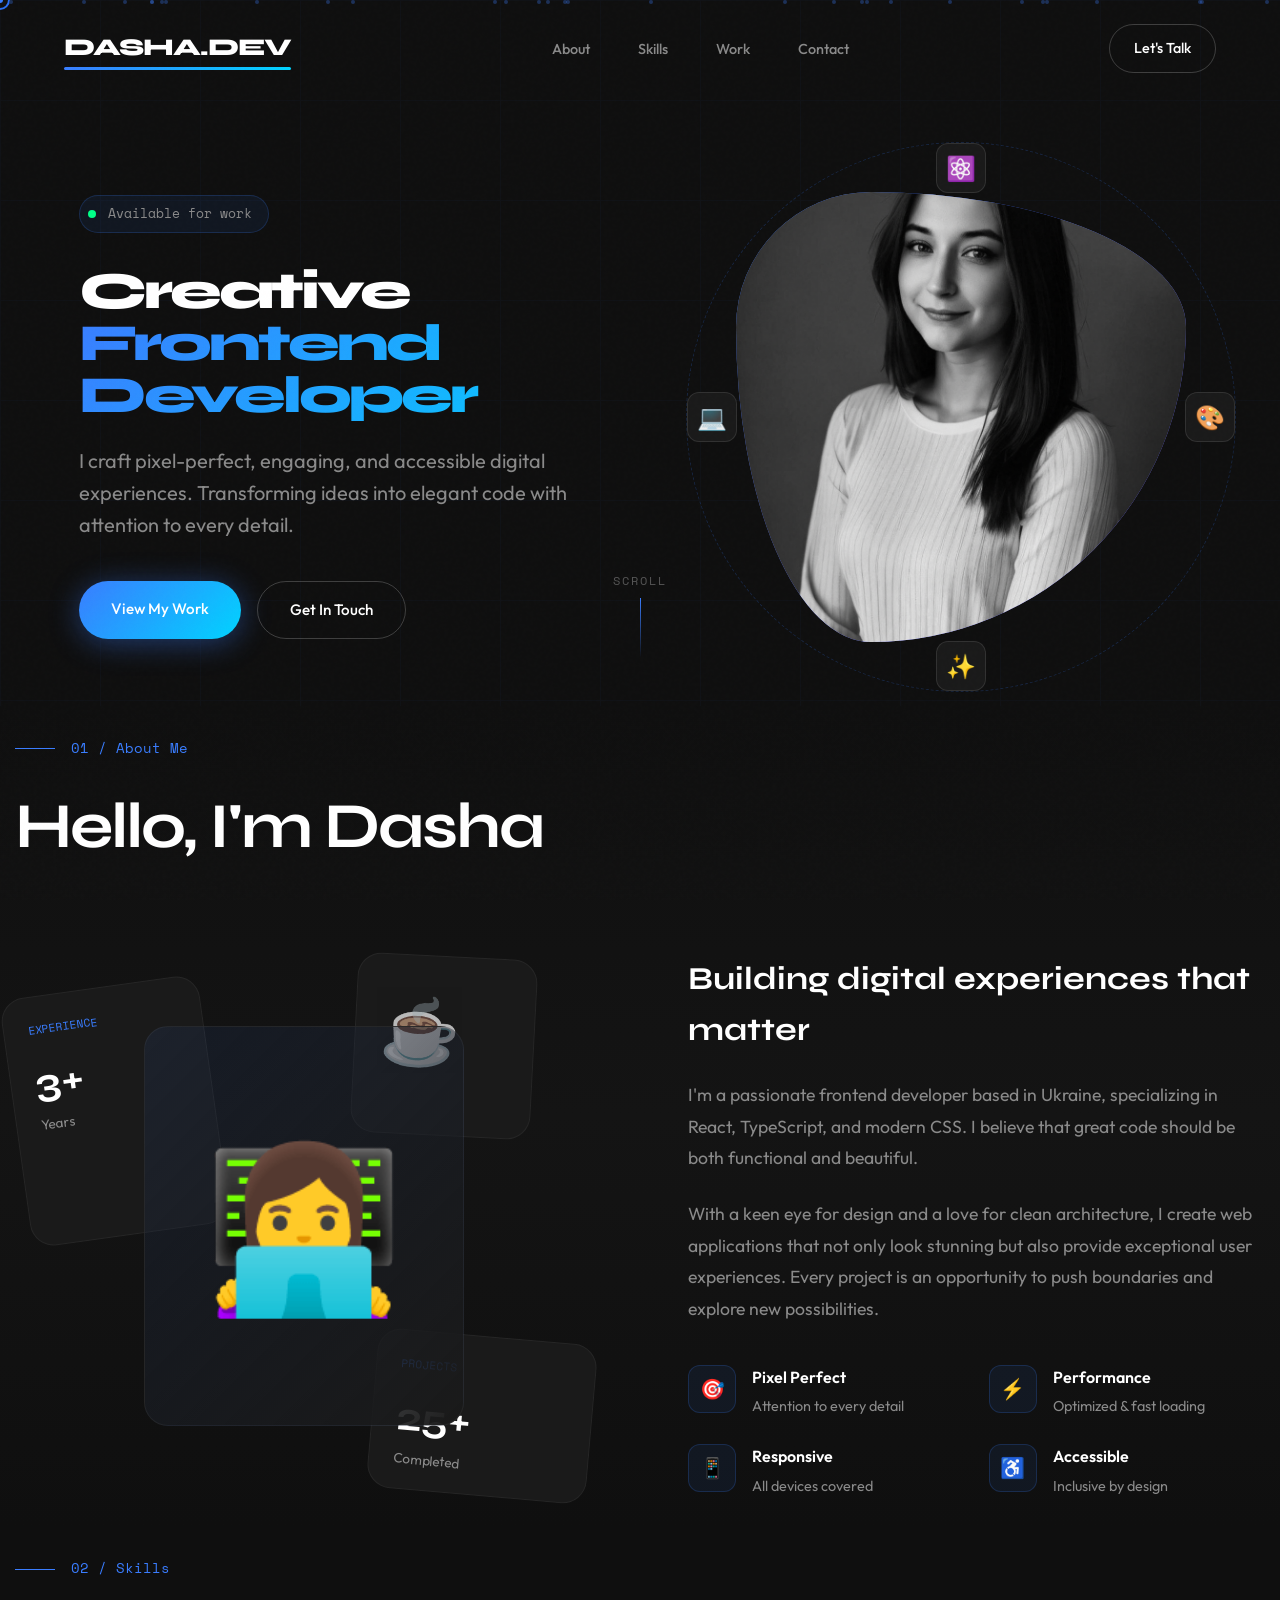
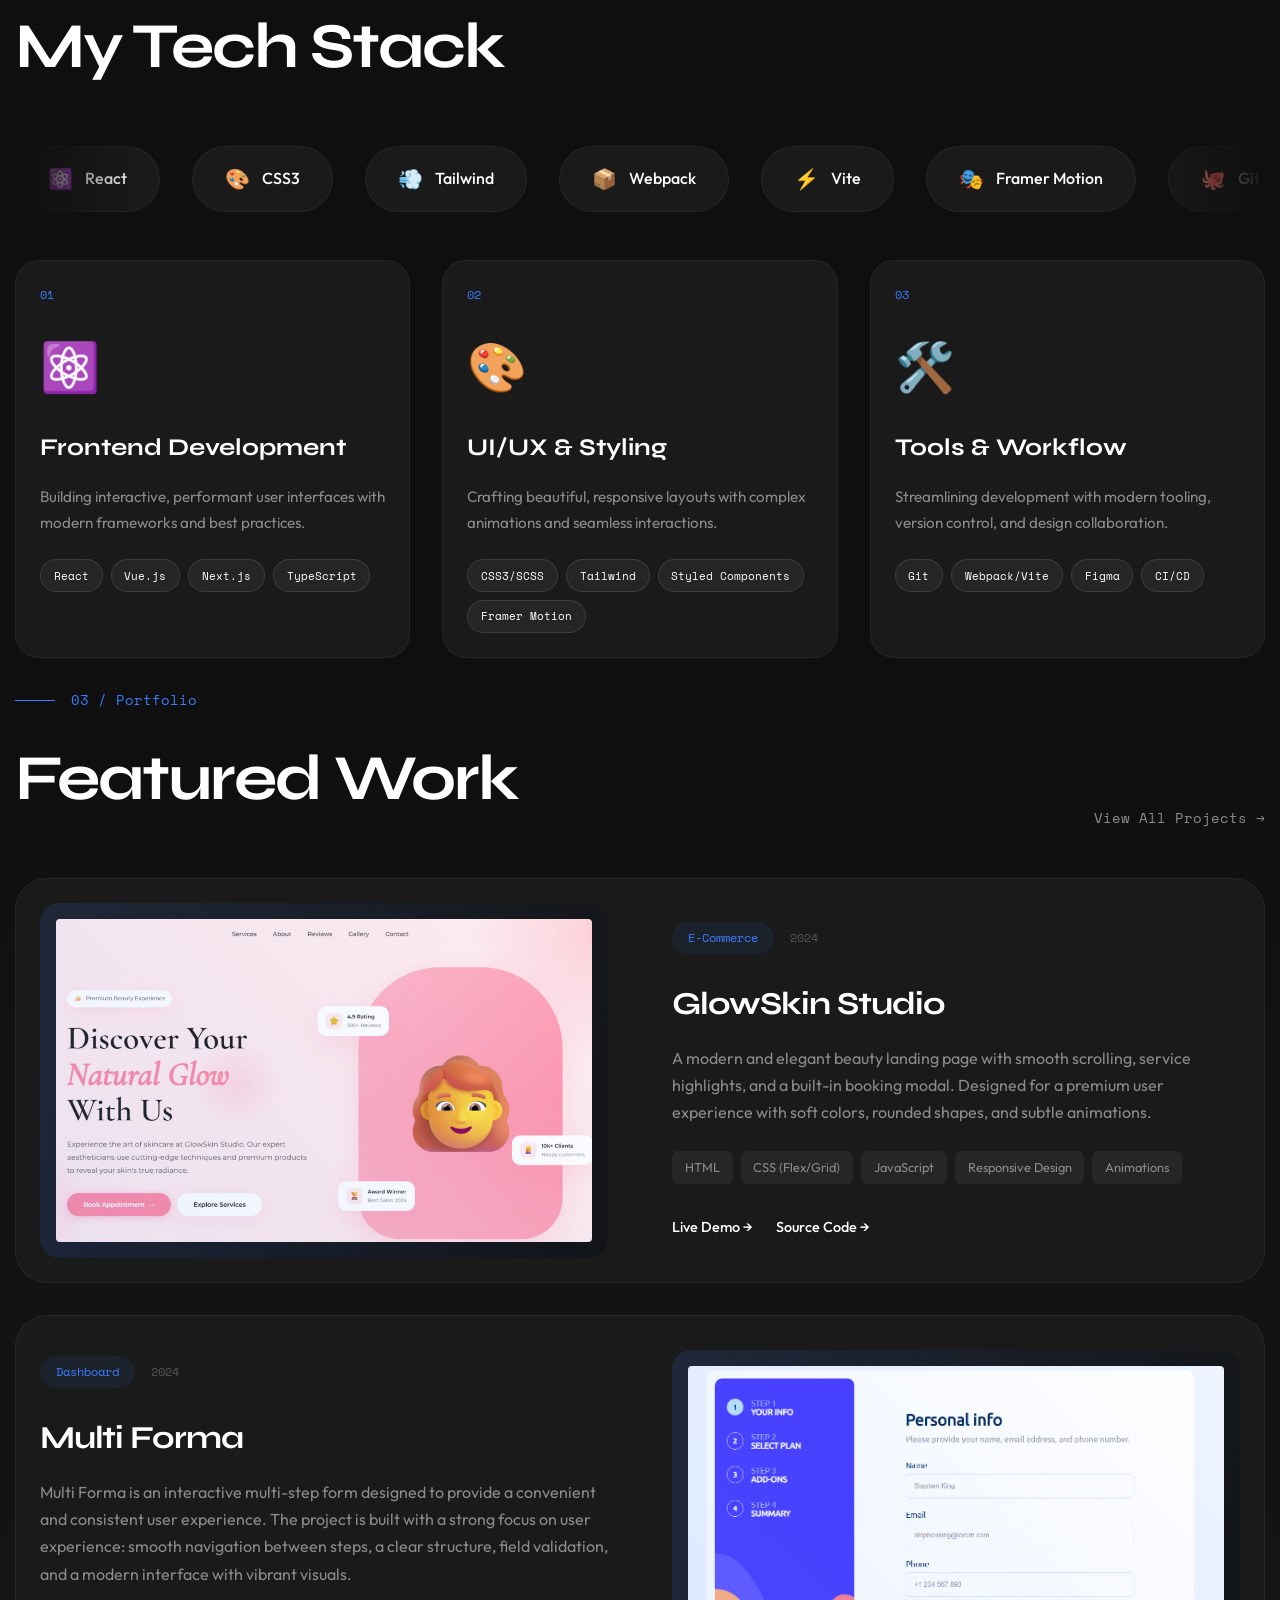
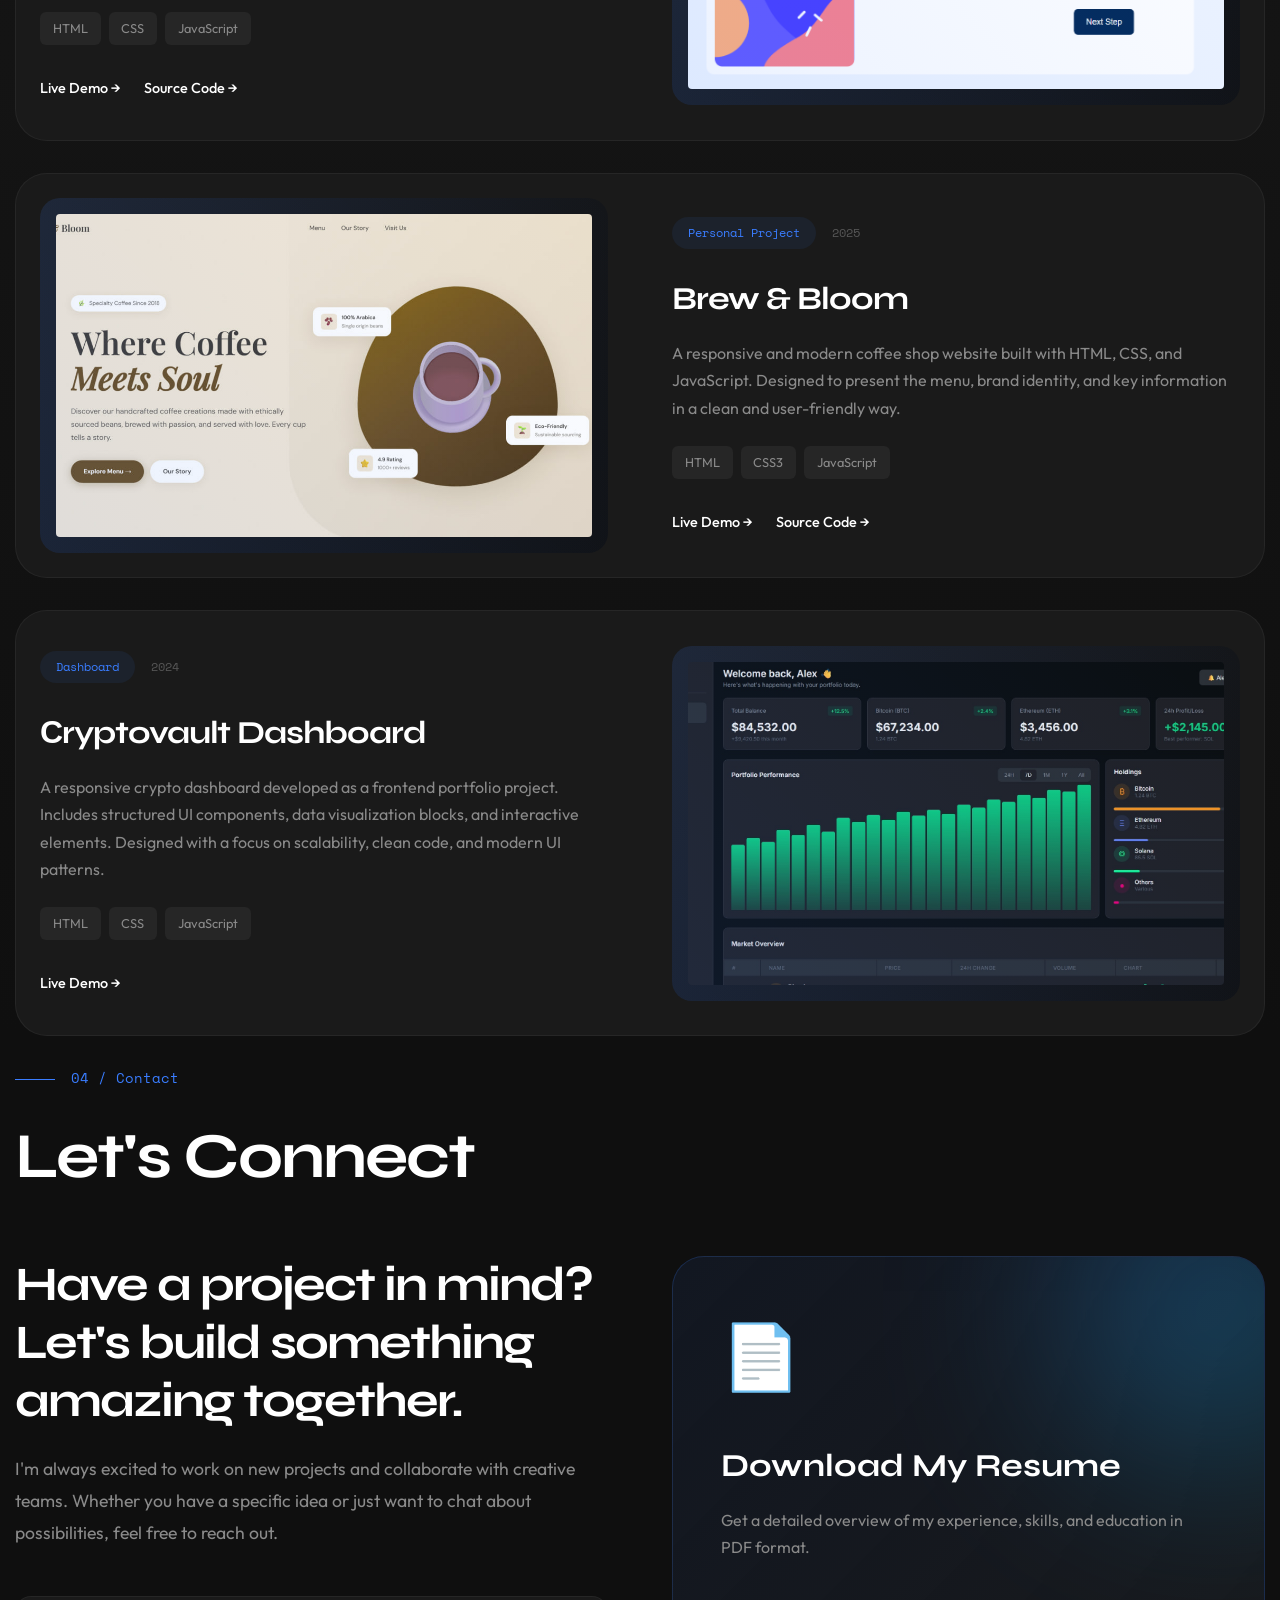
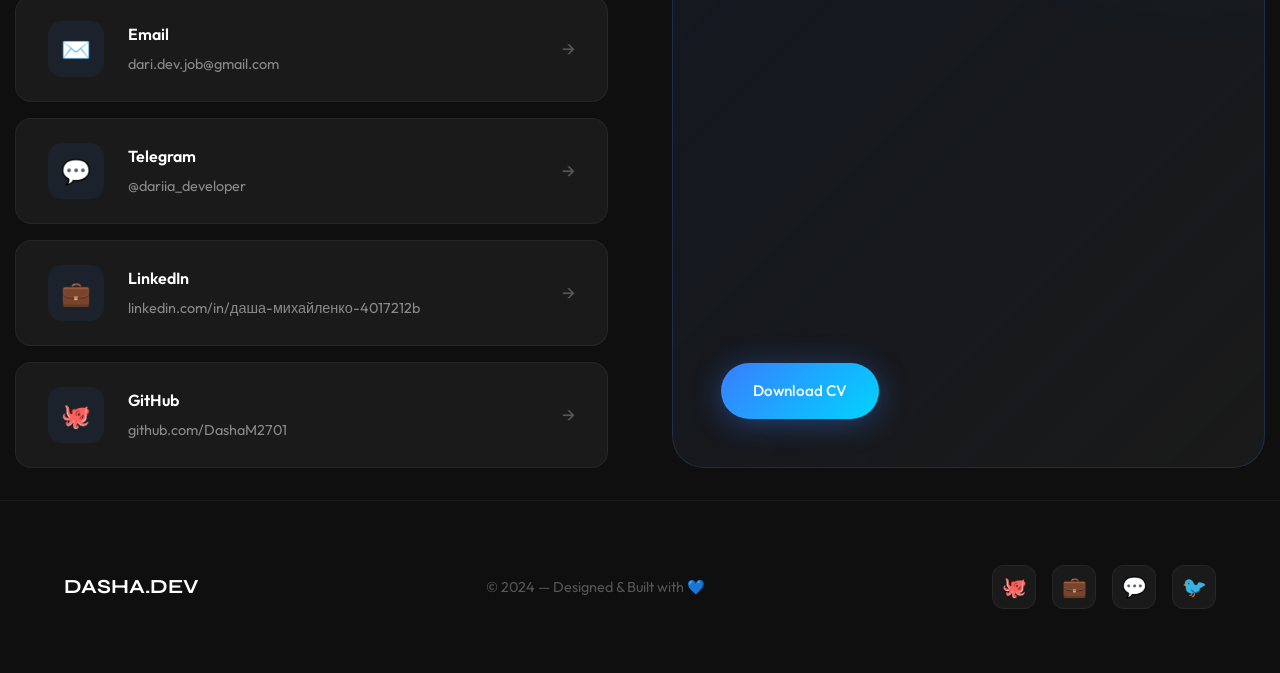
==== index.html @ 13a0ed09 "Update styles" ====
<!DOCTYPE html>
<html lang="en">
<head>
    <meta charset="UTF-8">
    <meta name="viewport" content="width=device-width, initial-scale=1.0">
    <title>Dasha Dev — Creative Frontend Developer</title>
    <link href="https://fonts.googleapis.com/css2?family=Outfit:wght@300;400;500;600;700;800&family=Space+Mono:wght@400;700&family=Syne:wght@400;500;600;700;800&display=swap" rel="stylesheet">
   <link rel="stylesheet" href="/style.css">
</head>
<body>
    <!-- Custom Cursor -->
    <div class="cursor"></div>
    <div class="cursor-dot"></div>

    <!-- Background Elements -->
    <div class="grid-bg"></div>
    <div class="noise"></div>
    <div class="particles" id="particles"></div>

    <!-- Navigation -->
     <div class="container">
         <nav>
        <div class="logo">DASHA.DEV</div>
        <ul class="nav-links">
            <li><a href="#about" data-index="01">About</a></li>
            <li><a href="#skills" data-index="02">Skills</a></li>
            <li><a href="#projects" data-index="03">Work</a></li>
            <li><a href="#contact" data-index="04">Contact</a></li>
        </ul>
        <a href="#contact" class="nav-cta">Let's Talk</a>
        <div class="menu-toggle" id="menuToggle">
            <span></span>
            <span></span>
            <span></span>
        </div>
    </nav>
     </div>
   

    <!-- Mobile Menu -->
    <div class="mobile-menu" id="mobileMenu">
        <a href="#about">About</a>
        <a href="#skills">Skills</a>
        <a href="#projects">Work</a>
        <a href="#contact">Contact</a>
        <a href="#" class="btn btn-primary" style="margin-top: 1rem;">Download CV</a>
    </div>

    <!-- Hero Section -->
    <section class="hero">
        <div class="container">
             <div class="hero-container">
            <div class="hero-content">
                <div class="hero-badge">
                    <div class="hero-badge-dot"></div>
                    <span>Available for work</span>
                </div>
                <h1>
                    <div class="line"><span>Creative</span></div>
                    <div class="line"><span class="gradient-text">Frontend Developer</span></div>
                </h1>
                <p class="hero-description">
                    I craft pixel-perfect, engaging, and accessible digital experiences. 
                    Transforming ideas into elegant code with attention to every detail.
                </p>
                <div class="hero-buttons">
                    <a href="#projects" class="btn btn-primary">View My Work</a>
                    <a href="#contact" class="btn btn-secondary">Get In Touch</a>
                </div>
            </div>
            <div class="hero-visual">
                <div class="hero-orbit">
                    <div class="hero-orbit-item">⚛️</div>
                    <div class="hero-orbit-item">🎨</div>
                    <div class="hero-orbit-item">✨</div>
                    <div class="hero-orbit-item">💻</div>
                </div>
                <div class="hero-shape">
                    <div class="hero-shape-inner">
                        <div class="hero-avatar"><img src="/img/photo_2025-11-30_18-25-16.jpg" alt="" class="hero-avatar-img"></div>
                    </div>
                </div>
            </div>
        </div>
        </div>
       
        <div class="scroll-indicator">
            <span>Scroll</span>
            <div class="scroll-line"></div>
        </div>
    </section>

    <!-- About Section -->
    <section id="about">
        <div class="container pt-32">
            <div class="section-header">
                <div>
                    <div class="section-label">01 / About Me</div>
                    <h2 class="section-title">Hello, I'm Dasha</h2>
                </div>
            </div>
            <div class="about-grid">
                <div class="about-visual reveal">
                    <div class="about-image-stack">
                        <div class="about-card about-card-main">
                            <div class="avatar">👩‍💻</div>
                        </div>
                        <div class="about-card about-card-1">
                            <div class="mini-card-title">Experience</div>
                            <div class="mini-card-value">3+</div>
                            <div class="mini-card-label">Years</div>
                        </div>
                        <div class="about-card about-card-2">
                            <div class="mini-card-title">Projects</div>
                            <div class="mini-card-value">25+</div>
                            <div class="mini-card-label">Completed</div>
                        </div>
                        <div class="about-card about-card-3">
                            <div class="mini-card-icon">☕</div>
                        </div>
                    </div>
                </div>
                <div class="about-content reveal reveal-delay-2">
                    <h3>Building digital experiences that matter</h3>
                    <p>
                        I'm a passionate frontend developer based in Ukraine, specializing in React, 
                        TypeScript, and modern CSS. I believe that great code should be both 
                        functional and beautiful.
                    </p>
                    <p>
                        With a keen eye for design and a love for clean architecture, I create 
                        web applications that not only look stunning but also provide exceptional 
                        user experiences. Every project is an opportunity to push boundaries 
                        and explore new possibilities.
                    </p>
                    <div class="about-highlights">
                        <div class="highlight-item">
                            <div class="highlight-icon">🎯</div>
                            <div class="highlight-text">
                                <h4>Pixel Perfect</h4>
                                <p>Attention to every detail</p>
                            </div>
                        </div>
                        <div class="highlight-item">
                            <div class="highlight-icon">⚡</div>
                            <div class="highlight-text">
                                <h4>Performance</h4>
                                <p>Optimized & fast loading</p>
                            </div>
                        </div>
                        <div class="highlight-item">
                            <div class="highlight-icon">📱</div>
                            <div class="highlight-text">
                                <h4>Responsive</h4>
                                <p>All devices covered</p>
                            </div>
                        </div>
                        <div class="highlight-item">
                            <div class="highlight-icon">♿</div>
                            <div class="highlight-text">
                                <h4>Accessible</h4>
                                <p>Inclusive by design</p>
                            </div>
                        </div>
                    </div>
                </div>
            </div>
        </div>
    </section>

    <!-- Skills Section -->
    <section id="skills">
        <div class="container pt-32">
  <div class="skills-container">
            <div class="section-header">
                <div>
                    <div class="section-label">02 / Skills</div>
                    <h2 class="section-title">My Tech Stack</h2>
                </div>
            </div>

            <!-- Marquee -->
            <div class="skills-marquee">
                <div class="marquee-track">
                    <div class="marquee-item"><span>⚛️</span> React</div>
                   
                    <div class="marquee-item"><span>🎨</span> CSS3</div>
                    <div class="marquee-item"><span>💨</span> Tailwind</div>
                   
                   
                    <div class="marquee-item"><span>📦</span> Webpack</div>
                    <div class="marquee-item"><span>⚡</span> Vite</div>
                    <div class="marquee-item"><span>🎭</span> Framer Motion</div>
                    <div class="marquee-item"><span>🐙</span> Git</div>
                    <div class="marquee-item"><span>🎨</span> Figma</div>
                    <div class="marquee-item"><span>🟢</span> Node.js</div>
                    <!-- Duplicate for seamless loop -->
                    <div class="marquee-item"><span>⚛️</span> React</div>
                    
                    <div class="marquee-item"><span>🎨</span> CSS3</div>
                    <div class="marquee-item"><span>💨</span> Tailwind</div>
                  
                   
                    <div class="marquee-item"><span>📦</span> Webpack</div>
                    <div class="marquee-item"><span>⚡</span> Vite</div>
                    <div class="marquee-item"><span>🎭</span> Framer Motion</div>
                    <div class="marquee-item"><span>🐙</span> Git</div>
                    <div class="marquee-item"><span>🎨</span> Figma</div>
                    <div class="marquee-item"><span>🟢</span> Node.js</div>
                </div>
            </div>

            <div class="skills-grid">
                <div class="skill-card reveal">
                    <div class="skill-card-inner">
                        <div class="skill-number">01</div>
                        <span class="skill-icon">⚛️</span>
                        <h3>Frontend Development</h3>
                        <p>Building interactive, performant user interfaces with modern frameworks and best practices.</p>
                        <div class="skill-tags">
                            <span class="skill-tag">React</span>
                            <span class="skill-tag">Vue.js</span>
                            <span class="skill-tag">Next.js</span>
                            <span class="skill-tag">TypeScript</span>
                        </div>
                    </div>
                </div>
                <div class="skill-card reveal reveal-delay-1">
                    <div class="skill-card-inner">
                        <div class="skill-number">02</div>
                        <span class="skill-icon">🎨</span>
                        <h3>UI/UX & Styling</h3>
                        <p>Crafting beautiful, responsive layouts with complex animations and seamless interactions.</p>
                        <div class="skill-tags">
                            <span class="skill-tag">CSS3/SCSS</span>
                            <span class="skill-tag">Tailwind</span>
                            <span class="skill-tag">Styled Components</span>
                            <span class="skill-tag">Framer Motion</span>
                        </div>
                    </div>
                </div>
                <div class="skill-card reveal reveal-delay-2">
                    <div class="skill-card-inner">
                        <div class="skill-number">03</div>
                        <span class="skill-icon">🛠️</span>
                        <h3>Tools & Workflow</h3>
                        <p>Streamlining development with modern tooling, version control, and design collaboration.</p>
                        <div class="skill-tags">
                            <span class="skill-tag">Git</span>
                            <span class="skill-tag">Webpack/Vite</span>
                            <span class="skill-tag">Figma</span>
                            <span class="skill-tag">CI/CD</span>
                        </div>
                    </div>
                </div>
            </div>
        </div>
        </div>
      
    </section>

    <!-- Projects Section -->
    <section id="projects">
        <div class="container pt-32">
<div class="projects-container">
            <div class="section-header">
                <div>
                    <div class="section-label">03 / Portfolio</div>
                    <h2 class="section-title">Featured Work</h2>
                </div>
                <a href="#" class="section-link">View All Projects →</a>
            </div>

            <div class="projects-grid">
                <div class="project-card reveal">
                    <div class="project-image">
                        <div class="project-mockup">
                            <img src="/img/photo_2025-12-06_15-07-29.jpg" alt="" class="project-mockup-img">
                        </div>
                    </div>
                    <div class="project-content">
                        <div class="project-meta">
                            <span class="project-type">E-Commerce</span>
                            <span class="project-year">2024</span>
                        </div>
                        <h3>GlowSkin Studio</h3>
                        <p>A modern and elegant beauty landing page with smooth scrolling, service highlights, and a built-in booking modal. Designed for a premium user experience with soft colors, rounded shapes, and subtle animations.</p>
                        <div class="project-tech">
                            <span>HTML</span>
                            <span>CSS (Flex/Grid)</span>
                            <span>JavaScript</span>
                            <span>Responsive Design</span>
                            <span>Animations</span>

                        </div>
                        <div class="project-links">
                            <a target="_blank" href="https://glowskinsalon.netlify.app/" class="project-link">Live Demo →</a>
                            <a target="_blank" href="https://github.com/DashaM2701/GlowSkin.git" class="project-link">Source Code →</a>
                        </div>
                    </div>
                </div>

                <div class="project-card reveal">
                    <div class="project-image">
                        <div class="project-mockup">
                            <img src="/img/image.png" alt="" class="project-mockup-img">

                        </div>
                    </div>
                    <div class="project-content">
                        <div class="project-meta">
                            <span class="project-type">Dashboard</span>
                            <span class="project-year">2024</span>
                        </div>
                        <h3>Multi Forma</h3>
                        <p>Multi Forma is an interactive multi-step form designed to provide a convenient and consistent user experience. The project is built with a strong focus on user experience: smooth navigation between steps, a clear structure, field validation, and a modern interface with vibrant visuals.</p>
                        <div class="project-tech">
                            <span>HTML</span>
                            <span>CSS</span>
                            <span>JavaScript</span>
                           
                        </div>
                        <div class="project-links">
                            <a target="_blank" href="https://formmulti.netlify.app/" class="project-link">Live Demo →</a>
                            <a target="_blank"  href="https://github.com/DashaM2701/Multi-Form.git" class="project-link">Source Code →</a>
                        </div>
                    </div>
                </div>

                <div class="project-card reveal">
                    <div class="project-image">
                        <div class="project-mockup">
                            <img src="/img/photo_2025-12-07_13-51-15.jpg" alt="" class="project-mockup-img">

                        </div>
                    </div>
                    <div class="project-content">
                        <div class="project-meta">
                            <span class="project-type">Personal Project</span>
                            <span class="project-year">2025</span>
                        </div>
                        <h3>Brew & Bloom</h3>
                        <p>A responsive and modern coffee shop website built with HTML, CSS, and JavaScript.
Designed to present the menu, brand identity, and key information in a clean and user-friendly way.</p>
                        <div class="project-tech">
                            <span>HTML</span>
                            <span>CSS3</span>
                            <span>JavaScript</span>
                            
                        </div>
                        <div class="project-links">
                            <a target="_blank" href="https://brewbloom.netlify.app/" class="project-link">Live Demo →</a>
                            <a target="_blank" href="https://github.com/DashaM2701/Brew-Bloom.git" class="project-link">Source Code →</a>
                        </div>
                    </div>
                </div>
                   <div class="project-card reveal">
                    <div class="project-image">
                        <div class="project-mockup">
                            <img src="/img/crypto.jpg" alt="" class="project-mockup-img">

                        </div>
                    </div>
                    <div class="project-content">
                        <div class="project-meta">
                            <span class="project-type">Dashboard</span>
                            <span class="project-year">2024</span>
                        </div>
                        <h3>Сryptovault Dashboard</h3>
                        <p>A responsive crypto dashboard developed as a frontend portfolio project.
Includes structured UI components, data visualization blocks, and interactive elements.
Designed with a focus on scalability, clean code, and modern UI patterns.</p>
                        <div class="project-tech">
                            <span>HTML</span>
                            <span>CSS</span>
                            <span>JavaScript</span>
                           
                        </div>
                        <div class="project-links">
                            <a target="_blank" href="/files/cryptovault-dashboard.html" class="project-link">Live Demo →</a>
                           
                        </div>
                    </div>
                </div>
            </div>
        </div>
        </div>
        
    </section>

    <!-- Contact Section -->
    <section id="contact">
        <div class="container pt-32 pb-32">
 <div class="contact-container">
            <div class="section-header">
                <div>
                    <div class="section-label">04 / Contact</div>
                    <h2 class="section-title">Let's Connect</h2>
                </div>
            </div>

            <div class="contact-grid">
                <div class="contact-content reveal">
                    <h3>Have a project in mind? Let's build something amazing together.</h3>
                    <p>
                        I'm always excited to work on new projects and collaborate with 
                        creative teams. Whether you have a specific idea or just want 
                        to chat about possibilities, feel free to reach out.
                    </p>
                    <div class="contact-links">
                        <a target="_blank" href="mailto:dari.dev.job@gmail.com" class="contact-link">
                            <div class="contact-link-icon">✉️</div>
                            <div class="contact-link-text">
                                <span>Email</span>
                                <small>dari.dev.job@gmail.com</small>
                            </div>
                            <div class="contact-link-arrow">→</div>
                        </a>
                        <a target="_blank" href="https://t.me/dariia_developer" class="contact-link">
                            <div class="contact-link-icon">💬</div>
                            <div class="contact-link-text">
                                <span>Telegram</span>
                                <small>@dariia_developer</small>
                            </div>
                            <div class="contact-link-arrow">→</div>
                        </a>
                        <a target="_blank" href="https://www.linkedin.com/in/%D0%B4%D0%B0%D1%88%D0%B0-%D0%BC%D0%B8%D1%85%D0%B0%D0%B9%D0%BB%D0%B5%D0%BD%D0%BA%D0%BE-4017212b2/" class="contact-link">
                            <div class="contact-link-icon">💼</div>
                            <div class="contact-link-text">
                                <span>LinkedIn</span>
                                <small>linkedin.com/in/даша-михайленко-4017212b</small>
                            </div>
                            <div class="contact-link-arrow">→</div>
                        </a>
                        <a target="_blank" href="https://github.com/DashaM2701" class="contact-link" target="_blank">
                            <div class="contact-link-icon">🐙</div>
                            <div class="contact-link-text">
                                <span>GitHub</span>
                                <small>github.com/DashaM2701</small>
                            </div>
                            <div class="contact-link-arrow">→</div>
                        </a>
                    </div>
                </div>

                <div class="cv-card reveal reveal-delay-2">
                    <div class="cv-card-content">
                        <div class="cv-icon">📄</div>
                        <h4>Download My Resume</h4>
                        <p>Get a detailed overview of my experience, skills, and education in PDF format.</p>
                    </div>
                    <a href="/files/frontend-developer-cv.html" download class="btn btn-primary" download>Download CV</a>
                </div>
            </div>
        </div>

        </div>
       
    </section>

    <!-- Footer -->
    <footer>
        <div class="footer-container">
            <div class="footer-logo">DASHA.DEV</div>
            <div class="footer-text">© 2024 — Designed & Built with 💙</div>
            <div class="footer-social">
                <a href="https://github.com/dashadev" target="_blank">🐙</a>
                <a href="https://linkedin.com/in/dashadev" target="_blank">💼</a>
                <a href="https://t.me/dashadev" target="_blank">💬</a>
                <a href="https://twitter.com/dashadev" target="_blank">🐦</a>
            </div>
        </div>
    </footer>

  <script src="/script.js"></script>
</body>
</html>
---- style.css ----
:root {
            --bg-primary: #0F0F0F;
            --bg-secondary: #141414;
            --bg-card: #1a1a1a;
            --bg-card-hover: #222222;
            --text-primary: #FFFFFF;
            --text-secondary: #8a8a8a;
            --text-muted: #555555;
            --accent: #3A7DFF;
            --accent-light: #5a9aff;
            --accent-glow: rgba(58, 125, 255, 0.4);
            --accent-subtle: rgba(58, 125, 255, 0.08);
            --gradient-1: linear-gradient(135deg, #3A7DFF 0%, #00D4FF 100%);
            --gradient-2: linear-gradient(135deg, #3A7DFF 0%, #7B61FF 100%);
        }

        * {
            margin: 0;
            padding: 0;
            box-sizing: border-box;
        }

        html {
            scroll-behavior: smooth;
        }

        body {
            font-family: 'Outfit', sans-serif;
            background-color: var(--bg-primary);
            color: var(--text-primary);
            line-height: 1.6;
            overflow-x: hidden;
            cursor: default;
        }

        /* Custom Cursor */
        .cursor {
            width: 20px;
            height: 20px;
            border: 2px solid var(--accent);
            border-radius: 50%;
            position: fixed;
            pointer-events: none;
            z-index: 9999;
            transition: transform 0.15s ease, opacity 0.15s ease;
            transform: translate(-50%, -50%);
            mix-blend-mode: difference;
        }

        .cursor-dot {
            width: 6px;
            height: 6px;
            background: var(--accent);
            border-radius: 50%;
            position: fixed;
            pointer-events: none;
            z-index: 9999;
            transform: translate(-50%, -50%);
        }

        .cursor.hover {
            transform: translate(-50%, -50%) scale(2);
            background: rgba(58, 125, 255, 0.1);
        }

        /* Floating Particles */
        .particles {
            position: fixed;
            top: 0;
            left: 0;
            width: 100%;
            height: 100%;
            pointer-events: none;
            z-index: 1;
            overflow: hidden;
        }

        .particle {
            position: absolute;
            width: 4px;
            height: 4px;
            background: var(--accent);
            border-radius: 50%;
            opacity: 0.3;
            animation: float 15s infinite ease-in-out;
        }

        @keyframes float {
            0%, 100% { transform: translateY(100vh) rotate(0deg); opacity: 0; }
            10% { opacity: 0.3; }
            90% { opacity: 0.3; }
            100% { transform: translateY(-100vh) rotate(720deg); opacity: 0; }
        }

        /* Grid Lines Background */
        .grid-bg {
            position: fixed;
            top: 0;
            left: 0;
            width: 100%;
            height: 100%;
            pointer-events: none;
            z-index: 0;
            opacity: 0.03;
            background-image: 
                linear-gradient(var(--accent) 1px, transparent 1px),
                linear-gradient(90deg, var(--accent) 1px, transparent 1px);
            background-size: 100px 100px;
        }

        /* Noise Overlay */
        .noise {
            position: fixed;
            top: 0;
            left: 0;
            width: 100%;
            height: 100%;
            pointer-events: none;
            z-index: 1000;
            opacity: 0.015;
            background-image: url("data:image/svg+xml,%3Csvg viewBox='0 0 256 256' xmlns='http://www.w3.org/2000/svg'%3E%3Cfilter id='noise'%3E%3CfeTurbulence type='fractalNoise' baseFrequency='0.9' numOctaves='4' stitchTiles='stitch'/%3E%3C/filter%3E%3Crect width='100%25' height='100%25' filter='url(%23noise)'/%3E%3C/svg%3E");
        }

        /* Navigation */
        nav {
            position: fixed;
            top: 0;
            left: 0;
            right: 0;
            z-index: 100;
            padding: 1.5rem 4rem;
            display: flex;
            justify-content: space-between;
            align-items: center;
            transition: all 0.4s cubic-bezier(0.4, 0, 0.2, 1);
        }

        nav.scrolled {
            padding: 1rem 4rem;
            backdrop-filter: blur(20px);
            background: rgba(15, 15, 15, 0.9);
            border-bottom: 1px solid rgba(255, 255, 255, 0.05);
        }

        .logo {
            font-family: 'Syne', sans-serif;
            font-size: 1.5rem;
            font-weight: 800;
            color: var(--text-primary);
            letter-spacing: -1px;
            position: relative;
        }

        .logo::after {
            content: '';
            position: absolute;
            bottom: -2px;
            left: 0;
            width: 100%;
            height: 3px;
            background: var(--gradient-1);
            border-radius: 2px;
        }

        .nav-links {
            display: flex;
            gap: 3rem;
            list-style: none;
        }

        .nav-links a {
            color: var(--text-secondary);
            text-decoration: none;
            font-size: 0.9rem;
            font-weight: 500;
            transition: all 0.3s ease;
            position: relative;
            padding: 0.5rem 0;
        }

        .nav-links a::before {
            content: attr(data-index);
            font-family: 'Space Mono', monospace;
            font-size: 0.7rem;
            color: var(--accent);
            position: absolute;
            top: -8px;
            left: 0;
            opacity: 0;
            transform: translateY(5px);
            transition: all 0.3s ease;
        }

        .nav-links a:hover {
            color: var(--text-primary);
        }

        .nav-links a:hover::before {
            opacity: 1;
            transform: translateY(0);
        }

        .nav-cta {
            padding: 0.75rem 1.5rem;
            background: transparent;
            border: 1px solid rgba(255, 255, 255, 0.2);
            border-radius: 30px;
            color: var(--text-primary);
            font-family: 'Outfit', sans-serif;
            font-size: 0.9rem;
            font-weight: 500;
            cursor: pointer;
            transition: all 0.3s ease;
            text-decoration: none;
        }

        .nav-cta:hover {
            background: var(--accent);
            border-color: var(--accent);
            box-shadow: 0 0 30px var(--accent-glow);
        }

        /* Mobile Menu */
        .menu-toggle {
            display: none;
            flex-direction: column;
            gap: 6px;
            cursor: pointer;
            z-index: 101;
        }

        .menu-toggle span {
            width: 30px;
            height: 2px;
            background: var(--text-primary);
            transition: all 0.3s ease;
        }

        .menu-toggle.active span:nth-child(1) {
            transform: rotate(45deg) translate(6px, 6px);
        }

        .menu-toggle.active span:nth-child(2) {
            opacity: 0;
        }

        .menu-toggle.active span:nth-child(3) {
            transform: rotate(-45deg) translate(6px, -6px);
        }

        .mobile-menu {
            position: fixed;
            top: 0;
            left: 0;
            width: 100%;
            height: 100vh;
            background: var(--bg-primary);
            z-index: 99;
            display: flex;
            flex-direction: column;
            justify-content: center;
            align-items: center;
            gap: 2rem;
            opacity: 0;
            visibility: hidden;
            transition: all 0.4s ease;
        }

        .mobile-menu.active {
            opacity: 1;
            visibility: visible;
        }

        .mobile-menu a {
            font-family: 'Syne', sans-serif;
            font-size: 2.5rem;
            font-weight: 700;
            color: var(--text-primary);
            text-decoration: none;
            opacity: 0;
            transform: translateY(30px);
            transition: all 0.4s ease;
        }

        .mobile-menu.active a {
            opacity: 1;
            transform: translateY(0);
        }

        .mobile-menu.active a:nth-child(1) { transition-delay: 0.1s; }
        .mobile-menu.active a:nth-child(2) { transition-delay: 0.2s; }
        .mobile-menu.active a:nth-child(3) { transition-delay: 0.3s; }
        .mobile-menu.active a:nth-child(4) { transition-delay: 0.4s; }
        .mobile-menu.active a:nth-child(5) { transition-delay: 0.5s; }

        /* Hero Section */
        .hero {
         
            display: flex;
            align-items: center;
            padding: 12rem 4rem 4rem;
            position: relative;
            z-index: 2;
        }

        .hero-container {
            width: 100%;
           
          
            display: grid;
            grid-template-columns: 1.2fr 1fr;
            gap: 4rem;
            align-items: center;
        }

        .hero-content {
            position: relative;
        }

        .hero-badge {
            display: inline-flex;
            align-items: center;
            gap: 0.75rem;
            padding: 0.5rem 1rem 0.5rem 0.5rem;
            background: var(--accent-subtle);
            border: 1px solid rgba(58, 125, 255, 0.2);
            border-radius: 50px;
            margin-bottom: 2rem;
            opacity: 0;
            animation: slideInLeft 0.8s ease forwards;
            animation-delay: 0.2s;
        }

        .hero-badge-dot {
            width: 8px;
            height: 8px;
            background: #00FF88;
            border-radius: 50%;
            animation: pulse 2s infinite;
        }

        @keyframes pulse {
            0%, 100% { opacity: 1; transform: scale(1); }
            50% { opacity: 0.5; transform: scale(1.2); }
        }

        .hero-badge span {
            font-family: 'Space Mono', monospace;
            font-size: 0.8rem;
            color: var(--text-secondary);
        }

        .hero h1 {
            font-family: 'Syne', sans-serif;
            font-size: clamp(3.5rem, 8vw, 7rem);
            font-weight: 800;
            line-height: 1;
            margin-bottom: 1.5rem;
            letter-spacing: -3px;
            font-size: 52px;
        }

        .hero h1 .line {
            display: block;
            overflow: hidden;
        }

        .hero h1 .line span {
            display: block;
            opacity: 0;
            transform: translateY(100%);
            animation: revealText 1s cubic-bezier(0.4, 0, 0.2, 1) forwards;
        }

        .hero h1 .line:nth-child(1) span { animation-delay: 0.3s; }
        .hero h1 .line:nth-child(2) span { animation-delay: 0.5s; }

        @keyframes revealText {
            to { opacity: 1; transform: translateY(0); }
        }

        .hero h1 .gradient-text {
            background: var(--gradient-1);
            -webkit-background-clip: text;
            -webkit-text-fill-color: transparent;
            background-clip: text;
        }

        .hero-description {
            font-size: 1.25rem;
            color: var(--text-secondary);
            max-width: 500px;
            margin-bottom: 2.5rem;
            opacity: 0;
            animation: fadeInUp 0.8s ease forwards;
            animation-delay: 0.7s;
        }

        .hero-buttons {
            display: flex;
            gap: 1rem;
            flex-wrap: wrap;
            opacity: 0;
            animation: fadeInUp 0.8s ease forwards;
            animation-delay: 0.9s;
        }

        .btn {
            padding: 1rem 2rem;
            border-radius: 50px;
            font-family: 'Outfit', sans-serif;
            font-size: 0.95rem;
            font-weight: 500;
            text-decoration: none;
            transition: all 0.4s cubic-bezier(0.4, 0, 0.2, 1);
            cursor: pointer;
            border: none;
            position: relative;
            overflow: hidden;
        }

        .btn-primary {
            background: var(--gradient-1);
            color: var(--text-primary);
            box-shadow: 0 4px 30px var(--accent-glow);
        }

        .btn-primary::before {
            content: '';
            position: absolute;
            top: 0;
            left: -100%;
            width: 100%;
            height: 100%;
            background: linear-gradient(90deg, transparent, rgba(255,255,255,0.2), transparent);
            transition: left 0.5s ease;
        }

        .btn-primary:hover::before {
            left: 100%;
        }

        .btn-primary:hover {
            transform: translateY(-3px);
            box-shadow: 0 10px 40px var(--accent-glow);
        }

        .btn-secondary {
            background: transparent;
            color: var(--text-primary);
            border: 1px solid rgba(255, 255, 255, 0.2);
        }

        .btn-secondary:hover {
            border-color: var(--accent);
            background: var(--accent-subtle);
            transform: translateY(-3px);
        }

        /* Hero Visual */
        .hero-visual {
            position: relative;
            display: flex;
            justify-content: center;
            align-items: center;
            opacity: 0;
            animation: fadeIn 1s ease forwards;
            animation-delay: 0.5s;
        }

        .hero-shape {
            width: 450px;
            height: 450px;
            position: relative;
        }
        .hero-avatar-img{
            width: 100%;
            height: 100%;
            object-fit: contain;
        }

        .hero-shape-inner {
            width: 100%;
            height: 100%;
            border-radius: 30% 70% 70% 30% / 30% 30% 70% 70%;
            background: var(--gradient-2);
            animation: morph 8s ease-in-out infinite;
            display: flex;
            align-items: center;
            justify-content: center;
            position: relative;
            overflow: hidden;
        }

        .hero-shape-inner::before {
            content: '';
            position: absolute;
            inset: 3px;
            border-radius: inherit;
            background: var(--bg-primary);
        }

        @keyframes morph {
            0%, 100% { border-radius: 30% 70% 70% 30% / 30% 30% 70% 70%; }
            25% { border-radius: 58% 42% 75% 25% / 76% 46% 54% 24%; }
            50% { border-radius: 50% 50% 33% 67% / 55% 27% 73% 45%; }
            75% { border-radius: 33% 67% 58% 42% / 63% 68% 32% 37%; }
        }

        .hero-avatar {
            font-size: 12rem;
            position: relative;
            z-index: 2;
            animation: float-avatar 6s ease-in-out infinite;
        }

        @keyframes float-avatar {
            0%, 100% { transform: translateY(0); }
            50% { transform: translateY(-20px); }
        }

        .hero-orbit {
            position: absolute;
            width: 550px;
            height: 550px;
            border: 1px dashed rgba(58, 125, 255, 0.2);
            border-radius: 50%;
            animation: spin 30s linear infinite;
        }

        .hero-orbit-item {
            position: absolute;
            width: 50px;
            height: 50px;
            background: var(--bg-card);
            border: 1px solid rgba(255, 255, 255, 0.1);
            border-radius: 12px;
            display: flex;
            align-items: center;
            justify-content: center;
            font-size: 1.5rem;
            animation: counter-spin 30s linear infinite;
        }

        .hero-orbit-item:nth-child(1) { top: 0; left: 50%; transform: translateX(-50%); }
        .hero-orbit-item:nth-child(2) { top: 50%; right: 0; transform: translateY(-50%); }
        .hero-orbit-item:nth-child(3) { bottom: 0; left: 50%; transform: translateX(-50%); }
        .hero-orbit-item:nth-child(4) { top: 50%; left: 0; transform: translateY(-50%); }

        @keyframes spin { to { transform: rotate(360deg); } }
        @keyframes counter-spin { to { transform: rotate(-360deg); } }

        /* Scroll Indicator */
        .scroll-indicator {
            position: absolute;
            bottom: 3rem;
            left: 50%;
            transform: translateX(-50%);
            display: flex;
            flex-direction: column;
            align-items: center;
            gap: 0.5rem;
            opacity: 0;
            animation: fadeIn 1s ease forwards;
            animation-delay: 1.2s;
        }

        .scroll-indicator span {
            font-family: 'Space Mono', monospace;
            font-size: 0.75rem;
            color: var(--text-muted);
            text-transform: uppercase;
            letter-spacing: 2px;
        }

        .scroll-line {
            width: 1px;
            height: 60px;
            background: linear-gradient(to bottom, var(--accent), transparent);
            animation: scrollPulse 2s ease-in-out infinite;
        }
        .pt-32{
            padding-top: 32px;
        }
        .pb-32{
            padding-bottom: 32px;
        }

        @keyframes scrollPulse {
            0%, 100% { transform: scaleY(1); opacity: 1; }
            50% { transform: scaleY(0.5); opacity: 0.5; }
        }
        .container{
            max-width: 1400px;
            padding-left: 15px;
            padding-right: 15px;
            margin: 0 auto;
        }

        /* Section Styles */
        section {
           
            position: relative;
            z-index: 2;
        }

        .section-header {
            display: flex;
            justify-content: space-between;
            align-items: flex-end;
            margin-bottom: 3rem;
            max-width: 1400px;
            margin-left: auto;
            margin-right: auto;
        }

        .section-label {
            font-family: 'Space Mono', monospace;
            font-size: 0.85rem;
            color: var(--accent);
            margin-bottom: 1rem;
            display: flex;
            align-items: center;
            gap: 1rem;
        }

        .section-label::before {
            content: '';
            width: 40px;
            height: 1px;
            background: var(--accent);
        }

        .section-title {
            font-family: 'Syne', sans-serif;
            font-size: clamp(2.5rem, 5vw, 4rem);
            font-weight: 700;
            letter-spacing: -2px;
        }

        .section-link {
            font-family: 'Space Mono', monospace;
            font-size: 0.85rem;
            color: var(--text-secondary);
            text-decoration: none;
            display: flex;
            align-items: center;
            gap: 0.5rem;
            transition: all 0.3s ease;
        }

        .section-link:hover {
            color: var(--accent);
            gap: 1rem;
        }

        /* About Section */
        #about {
            background: linear-gradient(180deg, var(--bg-primary) 0%, var(--bg-secondary) 50%, var(--bg-primary) 100%);
        }

        .about-container {
           
        }

        .about-grid {
            display: grid;
            grid-template-columns: 1fr 1fr;
            gap: 6rem;
            align-items: center;
        }

        .about-visual {
            position: relative;
        }

        .about-image-stack {
            position: relative;
            height: 600px;
        }

        .about-card {
            position: absolute;
            background: var(--bg-card);
            border: 1px solid rgba(255, 255, 255, 0.05);
            border-radius: 24px;
            overflow: hidden;
            transition: all 0.5s cubic-bezier(0.4, 0, 0.2, 1);
        }

        .about-card:hover {
            transform: translateY(-10px) rotate(0deg) !important;
            z-index: 10;
            box-shadow: 0 30px 60px rgba(0, 0, 0, 0.5);
        }

        .about-card-main {
            width: 320px;
            height: 400px;
            top: 50%;
            left: 50%;
            transform: translate(-50%, -50%);
            z-index: 3;
            display: flex;
            align-items: center;
            justify-content: center;
            background: linear-gradient(135deg, var(--accent-subtle) 0%, var(--bg-card) 100%);
        }

        .about-card-main .avatar {
            font-size: 10rem;
        }

        .about-card-1 {
            width: 200px;
            height: 250px;
            top: 10%;
            left: 0;
            transform: rotate(-8deg);
            z-index: 2;
            padding: 1.5rem;
        }

        .about-card-2 {
            width: 220px;
            height: 160px;
            bottom: 5%;
            right: 0;
            transform: rotate(5deg);
            z-index: 2;
            padding: 1.5rem;
        }

        .about-card-3 {
            width: 180px;
            height: 180px;
            top: 5%;
            right: 10%;
            transform: rotate(3deg);
            z-index: 1;
            padding: 1.5rem;
        }

        .mini-card-title {
            font-family: 'Space Mono', monospace;
            font-size: 0.7rem;
            color: var(--accent);
            margin-bottom: 0.75rem;
            text-transform: uppercase;
        }

        .mini-card-value {
            font-family: 'Syne', sans-serif;
            font-size: 2.5rem;
            font-weight: 700;
        }

        .mini-card-label {
            font-size: 0.85rem;
            color: var(--text-secondary);
        }

        .mini-card-icon {
            font-size: 4rem;
            opacity: 0.8;
        }

        .about-content h3 {
            font-family: 'Syne', sans-serif;
            font-size: 2rem;
            font-weight: 700;
            margin-bottom: 1.5rem;
        }

        .about-content p {
            color: var(--text-secondary);
            font-size: 1.1rem;
            margin-bottom: 1.5rem;
            line-height: 1.8;
        }

        .about-highlights {
            display: grid;
            grid-template-columns: repeat(2, 1fr);
            gap: 1.5rem;
            margin-top: 2.5rem;
        }

        .highlight-item {
            display: flex;
            align-items: flex-start;
            gap: 1rem;
        }

        .highlight-icon {
            width: 48px;
            height: 48px;
            background: var(--accent-subtle);
            border: 1px solid rgba(58, 125, 255, 0.2);
            border-radius: 12px;
            display: flex;
            align-items: center;
            justify-content: center;
            font-size: 1.25rem;
            flex-shrink: 0;
        }

        .highlight-text h4 {
            font-weight: 600;
            margin-bottom: 0.25rem;
        }

        .highlight-text p {
            font-size: 0.9rem;
            color: var(--text-secondary);
            margin: 0;
        }

        /* Skills Section */
        #skills {
            overflow: hidden;
        }

        .skills-container {
            max-width: 1400px;
            margin: 0 auto;
        }

        /* Marquee */
        .skills-marquee {
            margin-bottom: 3rem;
            overflow: hidden;
            mask-image: linear-gradient(90deg, transparent, black 10%, black 90%, transparent);
        }

        .marquee-track {
            display: flex;
            gap: 2rem;
            animation: marquee 30s linear infinite;
        }

        .marquee-track:hover {
            animation-play-state: paused;
        }

        @keyframes marquee {
            to { transform: translateX(-50%); }
        }

        .marquee-item {
            flex-shrink: 0;
            padding: 1rem 2rem;
            background: var(--bg-card);
            border: 1px solid rgba(255, 255, 255, 0.05);
            border-radius: 50px;
            display: flex;
            align-items: center;
            gap: 0.75rem;
            font-weight: 500;
            transition: all 0.3s ease;
        }

        .marquee-item:hover {
            border-color: var(--accent);
            background: var(--accent-subtle);
        }

        .marquee-item span {
            font-size: 1.25rem;
        }

        /* Skills Grid */
        .skills-grid {
            display: grid;
            grid-template-columns: repeat(3, 1fr);
            gap: 2rem;
        }

        .skill-card {
            background: var(--bg-card);
            border: 1px solid rgba(255, 255, 255, 0.05);
            border-radius: 24px;
            padding: 24px;
            transition: all 0.5s cubic-bezier(0.4, 0, 0.2, 1);
            position: relative;
            overflow: hidden;
        }

        .skill-card::before {
            content: '';
            position: absolute;
            top: 0;
            left: 0;
            width: 100%;
            height: 100%;
            background: var(--gradient-1);
            opacity: 0;
            transition: opacity 0.5s ease;
        }

        .skill-card:hover {
            transform: translateY(-10px);
            border-color: transparent;
            box-shadow: 0 30px 60px rgba(0, 0, 0, 0.3);
        }

        .skill-card:hover::before {
            opacity: 0.05;
        }

        .skill-card-inner {
            position: relative;
            z-index: 2;
        }

        .skill-number {
            font-family: 'Space Mono', monospace;
            font-size: 0.75rem;
            color: var(--accent);
            margin-bottom: 1.5rem;
        }

        .skill-icon {
            font-size: 3rem;
            margin-bottom: 1.5rem;
            display: block;
        }

        .skill-card h3 {
            font-family: 'Syne', sans-serif;
            font-size: 1.5rem;
            font-weight: 700;
            margin-bottom: 1rem;
        }

        .skill-card p {
            color: var(--text-secondary);
            font-size: 0.95rem;
            margin-bottom: 1.5rem;
            line-height: 1.7;
        }

        .skill-tags {
            display: flex;
            flex-wrap: wrap;
            gap: 0.5rem;
        }

        .skill-tag {
            font-family: 'Space Mono', monospace;
            font-size: 0.7rem;
            padding: 0.4rem 0.8rem;
            background: rgba(255, 255, 255, 0.05);
            border: 1px solid rgba(255, 255, 255, 0.1);
            border-radius: 20px;
            transition: all 0.3s ease;
        }

        .skill-card:hover .skill-tag {
            border-color: var(--accent);
            background: var(--accent-subtle);
        }

        /* Projects Section */
        #projects {
            background: linear-gradient(180deg, var(--bg-primary) 0%, var(--bg-secondary) 50%, var(--bg-primary) 100%);
        }

        .projects-container {
            max-width: 1400px;
            margin: 0 auto;
        }

        .projects-grid {
            display: grid;
            gap: 2rem;
        }

        .project-card {
            display: grid;
            grid-template-columns: 1fr 1fr;
            gap: 4rem;
            align-items: center;
            padding: 24px;
            background: var(--bg-card);
            border: 1px solid rgba(255, 255, 255, 0.05);
            border-radius: 32px;
            transition: all 0.5s cubic-bezier(0.4, 0, 0.2, 1);
            position: relative;
            overflow: hidden;
        }

        .project-card:nth-child(even) {
            direction: rtl;
        }

        .project-card:nth-child(even) > * {
            direction: ltr;
        }

        .project-card:hover {
            transform: translateY(-10px);
            box-shadow: 0 40px 80px rgba(0, 0, 0, 0.4);
            border-color: rgba(58, 125, 255, 0.2);
        }

        .project-image {
            aspect-ratio: 16/10;
            background: linear-gradient(135deg, var(--accent-subtle) 0%, var(--bg-primary) 100%);
            border-radius: 20px;
            display: flex;
            align-items: center;
            justify-content: center;
            position: relative;
            overflow: hidden;
        }

        .project-image::before {
            content: '';
            position: absolute;
            inset: 0;
            background: linear-gradient(45deg, rgba(58, 125, 255, 0.1), transparent);
        }

        .project-mockup {
          width: 100%;
          height: 100%;
        }
        .project-mockup-img{
            width: 100%;
            height: 100%;
            object-fit: cover;
            padding: 16px;
            border-radius:20px;
        }

        .project-content {
            padding: 1rem 0;
        }

        .project-meta {
            display: flex;
            align-items: center;
            gap: 1rem;
            margin-bottom: 1.5rem;
        }

        .project-type {
            font-family: 'Space Mono', monospace;
            font-size: 0.75rem;
            color: var(--accent);
            padding: 0.4rem 1rem;
            background: var(--accent-subtle);
            border-radius: 20px;
        }

        .project-year {
            font-family: 'Space Mono', monospace;
            font-size: 0.75rem;
            color: var(--text-muted);
        }

        .project-card h3 {
            font-family: 'Syne', sans-serif;
            font-size: 2rem;
            font-weight: 700;
            margin-bottom: 1rem;
            letter-spacing: -1px;
        }

        .project-card > .project-content > p {
            color: var(--text-secondary);
            font-size: 1rem;
            margin-bottom: 1.5rem;
            line-height: 1.7;
        }

        .project-tech {
            display: flex;
            flex-wrap: wrap;
            gap: 0.5rem;
            margin-bottom: 2rem;
        }

        .project-tech span {
            font-size: 0.8rem;
            padding: 0.4rem 0.8rem;
            background: rgba(255, 255, 255, 0.05);
            border-radius: 6px;
            color: var(--text-secondary);
        }

        .project-links {
            display: flex;
            gap: 1.5rem;
        }

        .project-link {
            font-size: 0.9rem;
            color: var(--text-primary);
            text-decoration: none;
            display: flex;
            align-items: center;
            gap: 0.5rem;
            transition: all 0.3s ease;
            font-weight: 500;
        }

        .project-link:hover {
            color: var(--accent);
            gap: 0.75rem;
        }

        /* Contact Section */
        #contact {
            position: relative;
            overflow: hidden;
        }

        .contact-container {
           
        }

        .contact-grid {
            display: grid;
            grid-template-columns: 1fr 1fr;
            gap: 4rem;
        }

        .contact-content h3 {
            font-family: 'Syne', sans-serif;
            font-size: 3rem;
            font-weight: 700;
            margin-bottom: 1.5rem;
            letter-spacing: -2px;
            line-height: 1.2;
        }

        .contact-content p {
            color: var(--text-secondary);
            font-size: 1.1rem;
            margin-bottom: 3rem;
            line-height: 1.8;
        }

        .contact-links {
            display: flex;
            flex-direction: column;
            gap: 1rem;
        }

        .contact-link {
            display: flex;
            align-items: center;
            gap: 1.5rem;
            padding: 1.5rem 2rem;
            background: var(--bg-card);
            border: 1px solid rgba(255, 255, 255, 0.05);
            border-radius: 16px;
            text-decoration: none;
            color: var(--text-primary);
            transition: all 0.4s ease;
        }

        .contact-link:hover {
            border-color: var(--accent);
            transform: translateX(10px);
            background: var(--accent-subtle);
        }

        .contact-link-icon {
            width: 56px;
            height: 56px;
            background: var(--accent-subtle);
            border-radius: 14px;
            display: flex;
            align-items: center;
            justify-content: center;
            font-size: 1.5rem;
            flex-shrink: 0;
        }

        .contact-link-text {
            flex: 1;
        }

        .contact-link-text span {
            display: block;
            font-weight: 600;
            margin-bottom: 0.25rem;
        }

        .contact-link-text small {
            color: var(--text-secondary);
            font-size: 0.9rem;
        }

        .contact-link-arrow {
            font-size: 1.25rem;
            color: var(--text-muted);
            transition: all 0.3s ease;
        }

        .contact-link:hover .contact-link-arrow {
            color: var(--accent);
            transform: translateX(5px);
        }

        /* CV Card */
        .cv-card {
            background: linear-gradient(135deg, var(--accent-subtle) 0%, var(--bg-card) 100%);
            border: 1px solid rgba(58, 125, 255, 0.2);
            border-radius: 32px;
            padding: 3rem;
            display: flex;
            flex-direction: column;
            justify-content: space-between;
            min-height: 400px;
            position: relative;
            overflow: hidden;
        }

        .cv-card::before {
            content: '';
            position: absolute;
            top: -100px;
            right: -100px;
            width: 300px;
            height: 300px;
            background: var(--gradient-1);
            border-radius: 50%;
            filter: blur(100px);
            opacity: 0.3;
        }

        .cv-card-content {
            position: relative;
            z-index: 2;
        }

        .cv-icon {
            font-size: 4rem;
            margin-bottom: 2rem;
        }

        .cv-card h4 {
            font-family: 'Syne', sans-serif;
            font-size: 2rem;
            font-weight: 700;
            margin-bottom: 1rem;
        }

        .cv-card p {
            color: var(--text-secondary);
            font-size: 1rem;
            line-height: 1.7;
        }

        .cv-card .btn {
            width: fit-content;
            margin-top: 2rem;
            position: relative;
            z-index: 2;
        }

        /* Footer */
        footer {
            padding: 4rem;
            border-top: 1px solid rgba(255, 255, 255, 0.05);
            position: relative;
            z-index: 2;
        }

        .footer-container {
            max-width: 1400px;
            margin: 0 auto;
            display: flex;
            justify-content: space-between;
            align-items: center;
        }

        .footer-logo {
            font-family: 'Syne', sans-serif;
            font-size: 1.25rem;
            font-weight: 700;
        }

        .footer-text {
            color: var(--text-muted);
            font-size: 0.9rem;
        }

        .footer-social {
            display: flex;
            gap: 1rem;
        }

        .footer-social a {
            width: 44px;
            height: 44px;
            background: var(--bg-card);
            border: 1px solid rgba(255, 255, 255, 0.05);
            border-radius: 12px;
            display: flex;
            align-items: center;
            justify-content: center;
            text-decoration: none;
            font-size: 1.25rem;
            transition: all 0.3s ease;
        }

        .footer-social a:hover {
            border-color: var(--accent);
            transform: translateY(-3px);
        }

        /* Animations */
        @keyframes fadeInUp {
            from { opacity: 0; transform: translateY(40px); }
            to { opacity: 1; transform: translateY(0); }
        }

        @keyframes fadeIn {
            from { opacity: 0; }
            to { opacity: 1; }
        }

        @keyframes slideInLeft {
            from { opacity: 0; transform: translateX(-30px); }
            to { opacity: 1; transform: translateX(0); }
        }

        /* Scroll Animations */
        .reveal {
            opacity: 0;
            transform: translateY(60px);
            transition: all 1s cubic-bezier(0.4, 0, 0.2, 1);
        }

        .reveal.visible {
            opacity: 1;
            transform: translateY(0);
        }

        .reveal-delay-1 { transition-delay: 0.1s; }
        .reveal-delay-2 { transition-delay: 0.2s; }
        .reveal-delay-3 { transition-delay: 0.3s; }
        .reveal-delay-4 { transition-delay: 0.4s; }

        /* Responsive Design */
        @media (max-width: 1200px) {
            .hero-container {
                grid-template-columns: 1fr;
                text-align: center;
            }

            .hero-content {
                order: 2;
            }

            .hero-visual {
                order: 1;
            }

            .hero-description {
                margin-left: auto;
                margin-right: auto;
            }

            .hero-buttons {
                justify-content: center;
            }

            .hero-shape {
                width: 350px;
                height: 350px;
            }

            .hero-orbit {
                width: 420px;
                height: 420px;
            }

            .about-grid {
                grid-template-columns: 1fr;
                gap: 4rem;
            }

            .about-image-stack {
                height: 500px;
            }

            .skills-grid {
                grid-template-columns: repeat(2, 1fr);
            }

            .project-card {
                grid-template-columns: 1fr;
                gap: 2rem;
            }

            .project-card:nth-child(even) {
                direction: ltr;
            }

            .contact-grid {
                grid-template-columns: 1fr;
                gap: 2rem;
            }
        }

        @media (max-width: 768px) {
            nav {
                padding: 1rem 1.5rem;
            }

            .nav-links, .nav-cta {
                display: none;
            }

            .menu-toggle {
                display: flex;
            }

            .hero, section {
                padding: 5rem 1.5rem;
            }

            .hero {
                min-height: auto;
                padding-top: 8rem;
            }

            .hero h1 {
                font-size: 3rem;
                letter-spacing: -1px;
            }

            .hero-shape {
                width: 280px;
                height: 280px;
            }

            .hero-orbit {
                width: 340px;
                height: 340px;
            }

            .hero-avatar {
                font-size: 8rem;
            }

            .hero-orbit-item {
                width: 40px;
                height: 40px;
                font-size: 1.2rem;
            }

            .section-header {
                flex-direction: column;
                align-items: flex-start;
                gap: 1rem;
            }

            .section-title {
                font-size: 2rem;
            }

            .about-image-stack {
                height: 400px;
            }

            .about-card-main {
                width: 260px;
                height: 320px;
            }

            .about-card-main .avatar {
                font-size: 7rem;
            }

            .about-card-1, .about-card-2, .about-card-3 {
                display: none;
            }

            .about-highlights {
                grid-template-columns: 1fr;
            }

            .skills-grid {
                grid-template-columns: 1fr;
            }

            .contact-content h3 {
                font-size: 2rem;
            }

            .cv-card {
                padding: 2rem;
            }

            .footer-container {
                flex-direction: column;
                gap: 2rem;
                text-align: center;
            }

            .scroll-indicator {
                display: none;
            }
        }

        @media (max-width: 480px) {
            .hero h1 {
                font-size: 2.5rem;
            }

            .hero-badge {
                padding: 0.4rem 0.8rem 0.4rem 0.4rem;
            }

            .hero-badge span {
                font-size: 0.7rem;
            }

            .hero-shape {
                width: 240px;
                height: 240px;
            }

            .hero-orbit {
                width: 300px;
                height: 300px;
            }

            .hero-avatar {
                font-size: 6rem;
            }

            .btn {
                padding: 0.875rem 1.5rem;
                font-size: 0.9rem;
            }

            .project-card {
                padding: 1.5rem;
            }

            .project-card h3 {
                font-size: 1.5rem;
            }

            .contact-link {
                padding: 1rem 1.25rem;
            }

            .contact-link-icon {
                width: 48px;
                height: 48px;
            }
        }

        /* Hide cursor on touch devices */
        @media (hover: none) {
            .cursor, .cursor-dot {
                display: none;
            }
        }
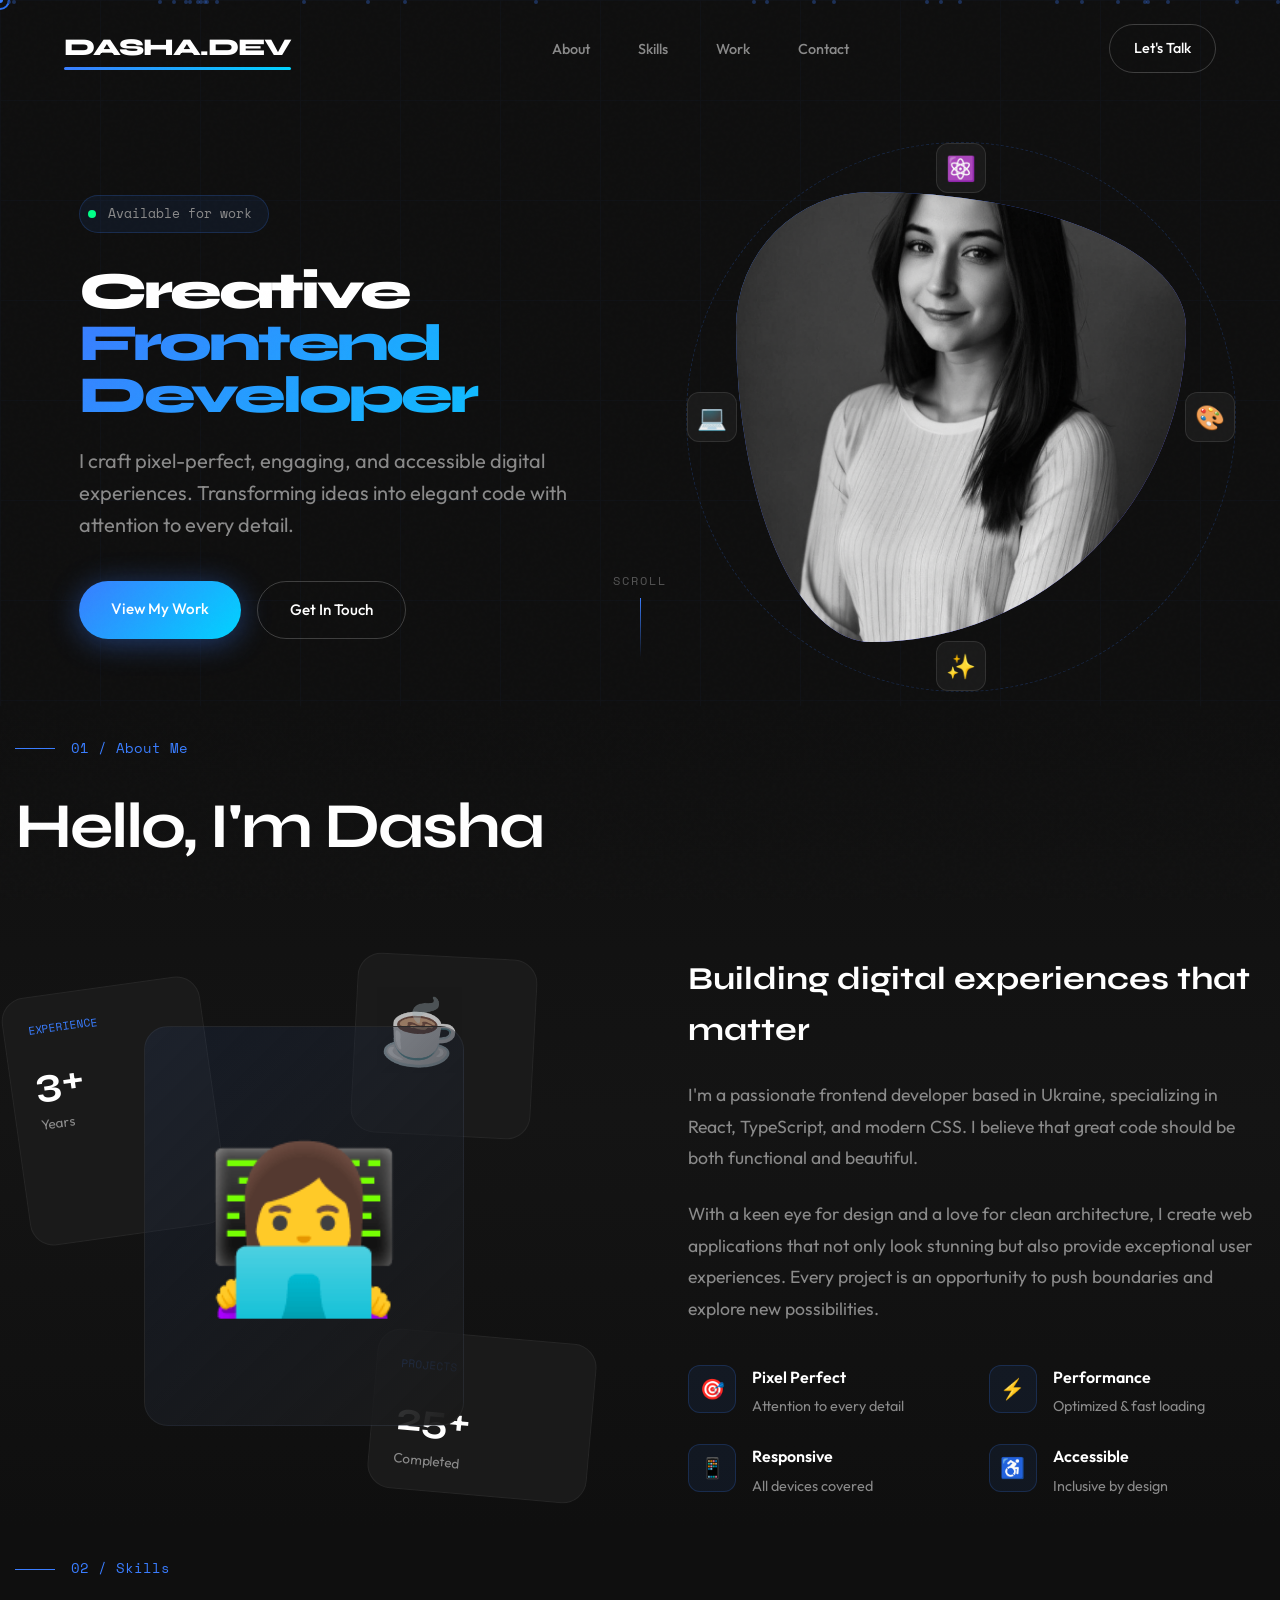
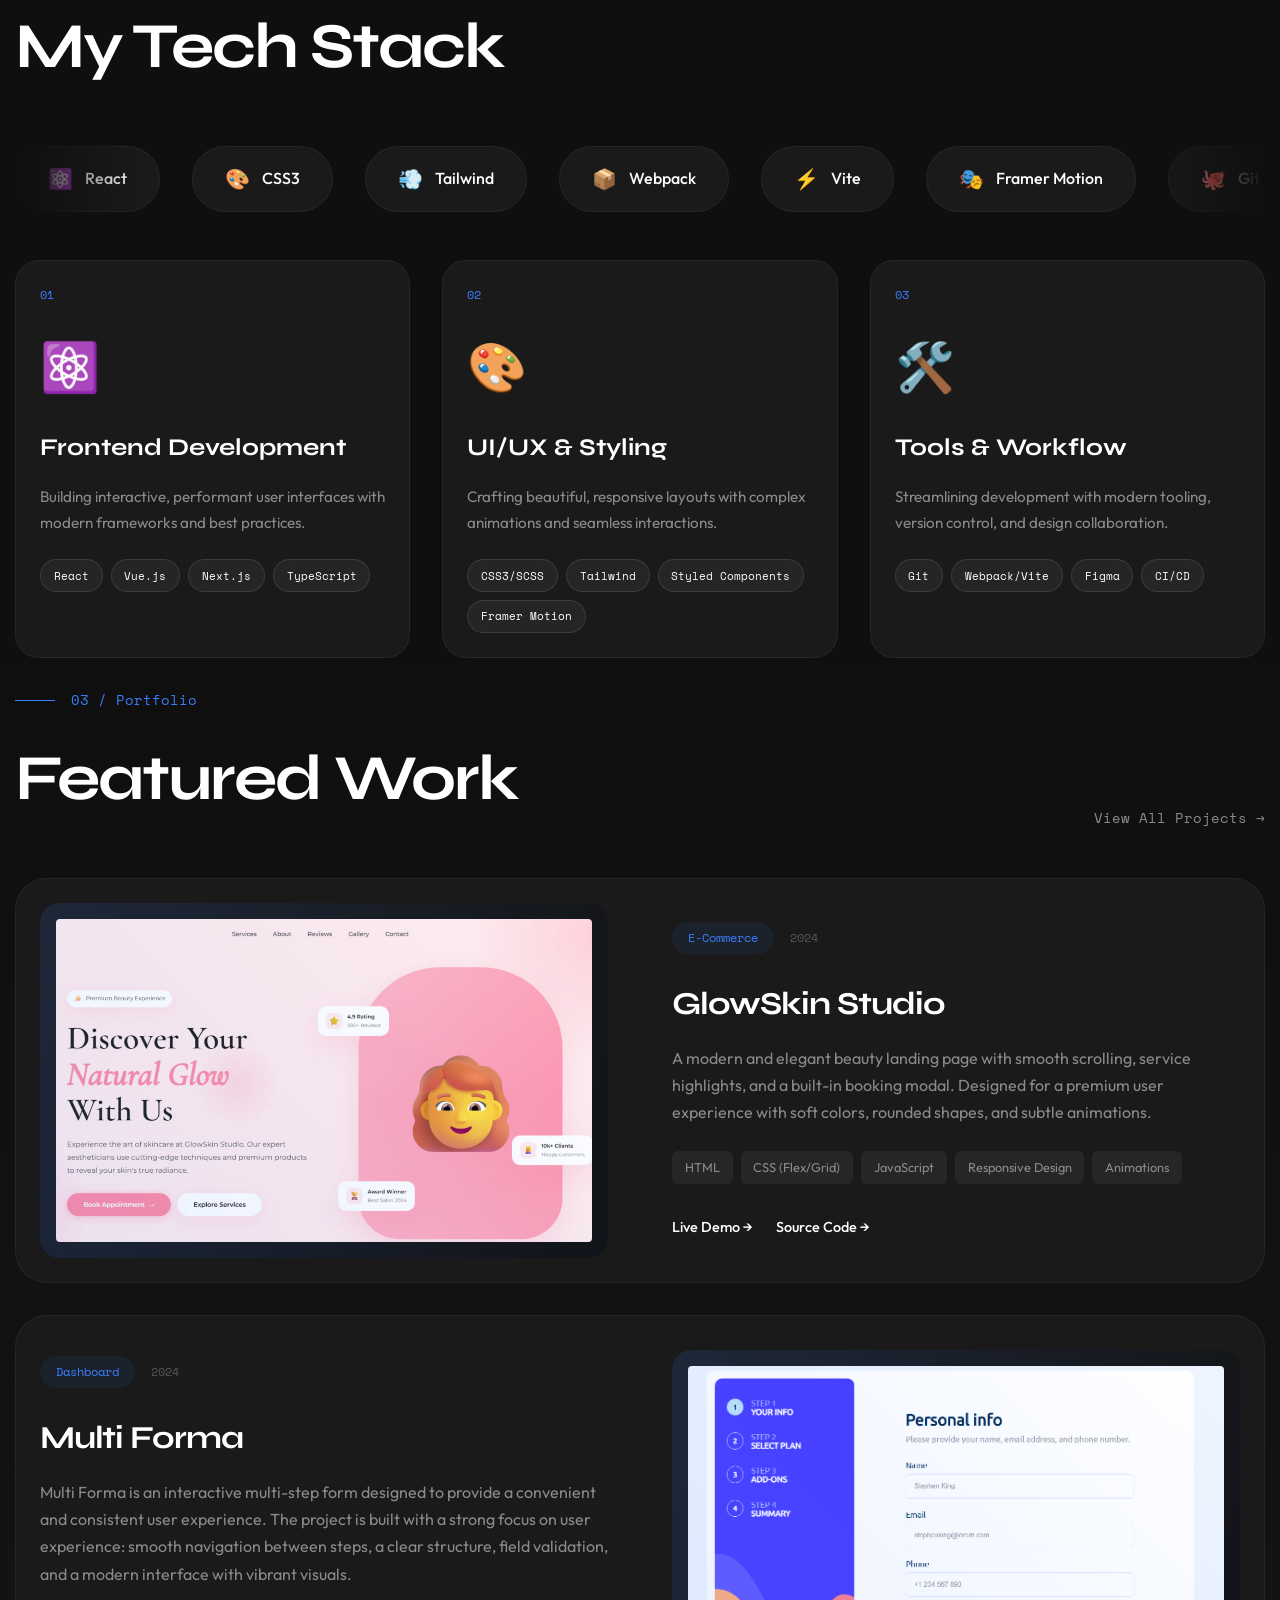
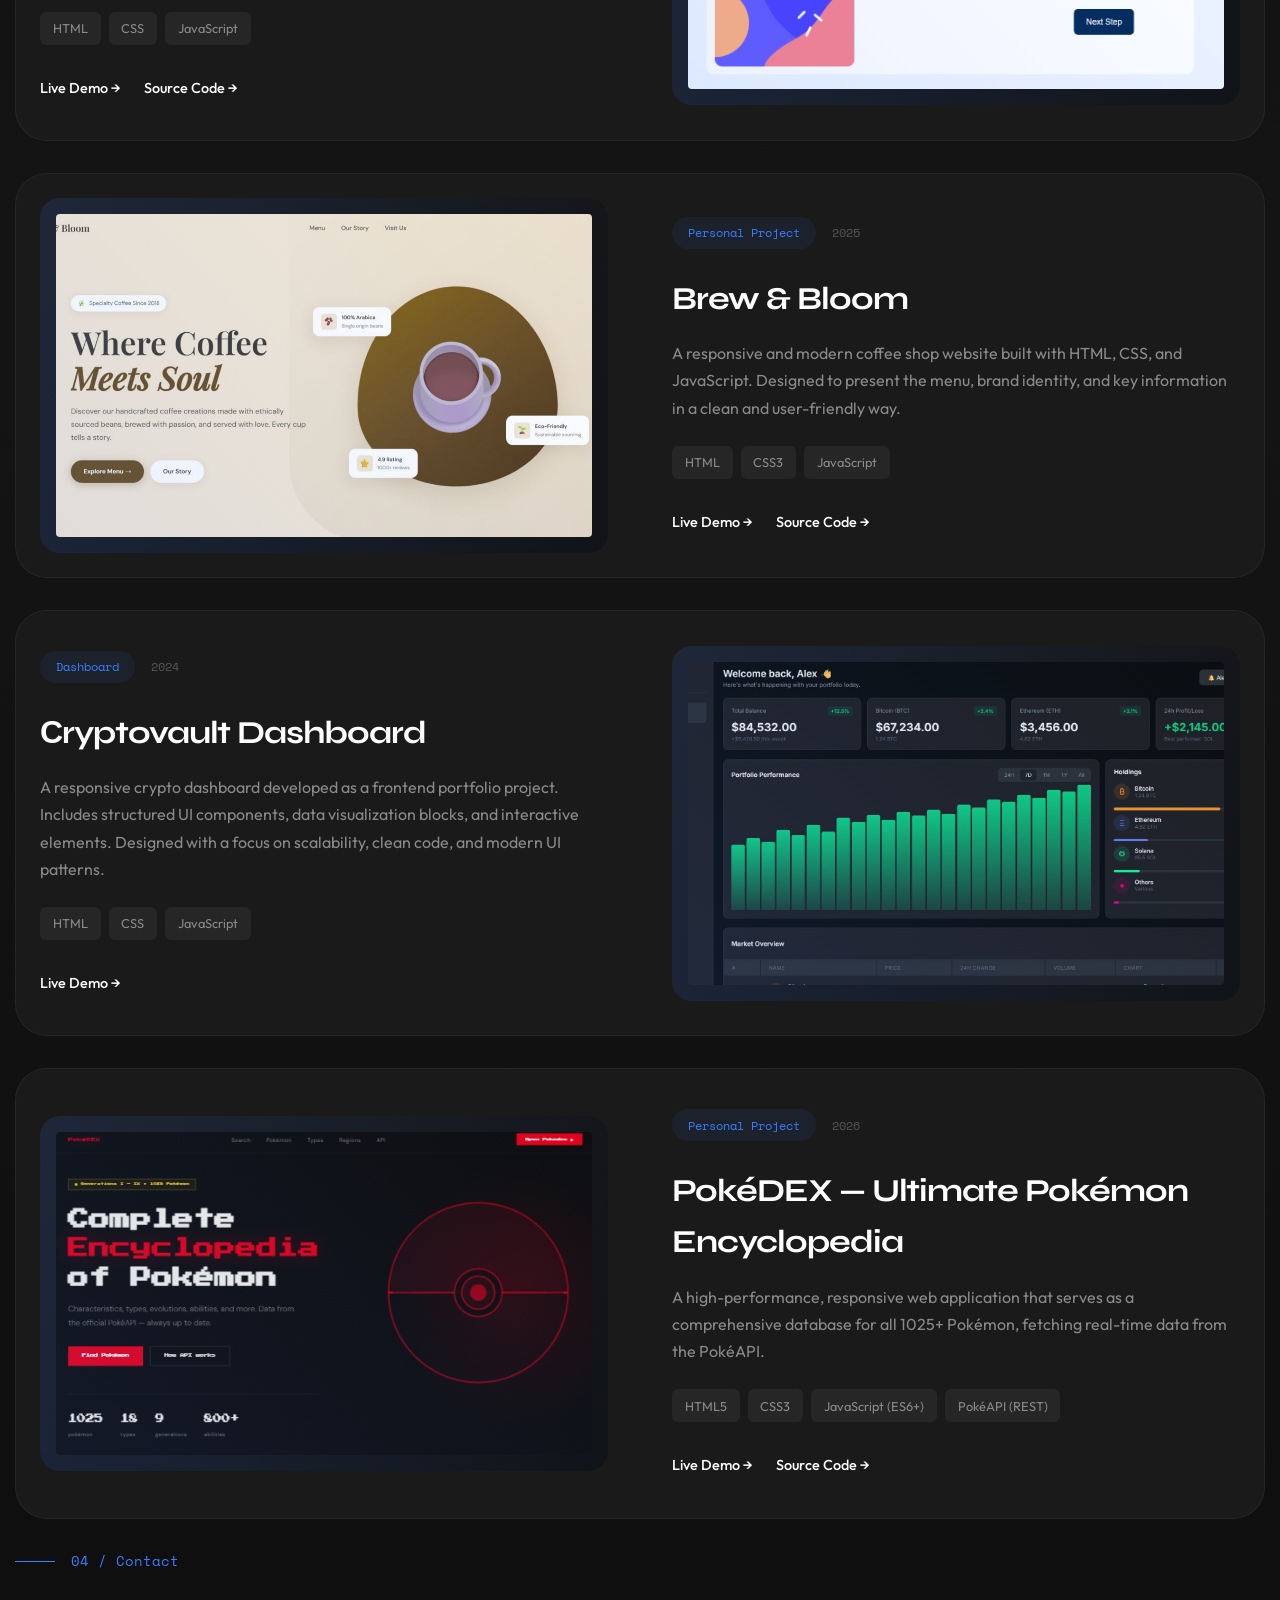
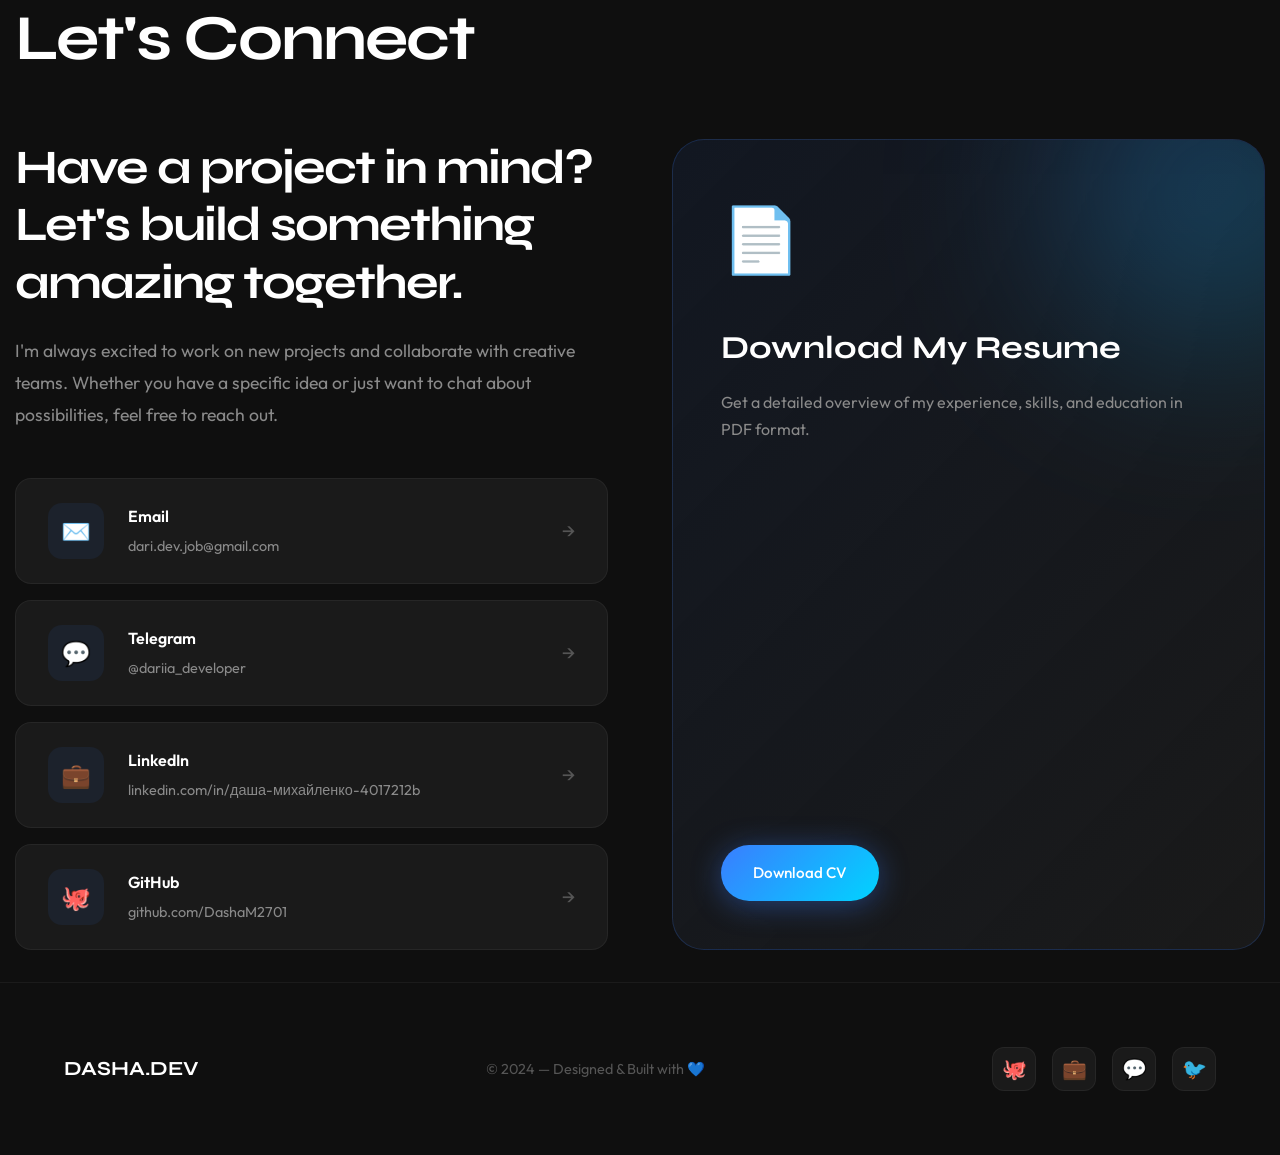
==== commit 70f01c4f: "update site" ====
--- a/index.html
+++ b/index.html
@@ -382,6 +382,36 @@
                         </div>
                     </div>
                 </div>
+                 <div class="project-card reveal">
+                    <div class="project-image">
+                        <div class="project-mockup">
+                            <img src="/img/pokedex.png" alt="" class="project-mockup-img">
+
+                        </div>
+                    </div>
+                    <div class="project-content">
+                        <div class="project-meta">
+                            <span class="project-type">Personal Project</span>
+                            <span class="project-year">2026</span>
+                        </div>
+                        <h3>PokéDEX — Ultimate Pokémon Encyclopedia</h3>
+                        <p>A high-performance, responsive web application that serves as a comprehensive database for all 1025+ Pokémon, fetching real-time data from the PokéAPI.
+                            
+                        </p>
+                        <div class="project-tech">
+                            <span>HTML5</span>
+                            <span>CSS3</span>
+                            <span>JavaScript (ES6+)</span>
+                            <span>PokéAPI (REST)</span>
+
+                            
+                        </div>
+                        <div class="project-links">
+                            <a target="_blank" href="https://pokedexpract.netlify.app/" class="project-link">Live Demo →</a>
+                            <a target="_blank" href="https://github.com/DashaM2701/PoceDex.git" class="project-link">Source Code →</a>
+                        </div>
+                    </div>
+                </div>
             </div>
         </div>
         </div>
